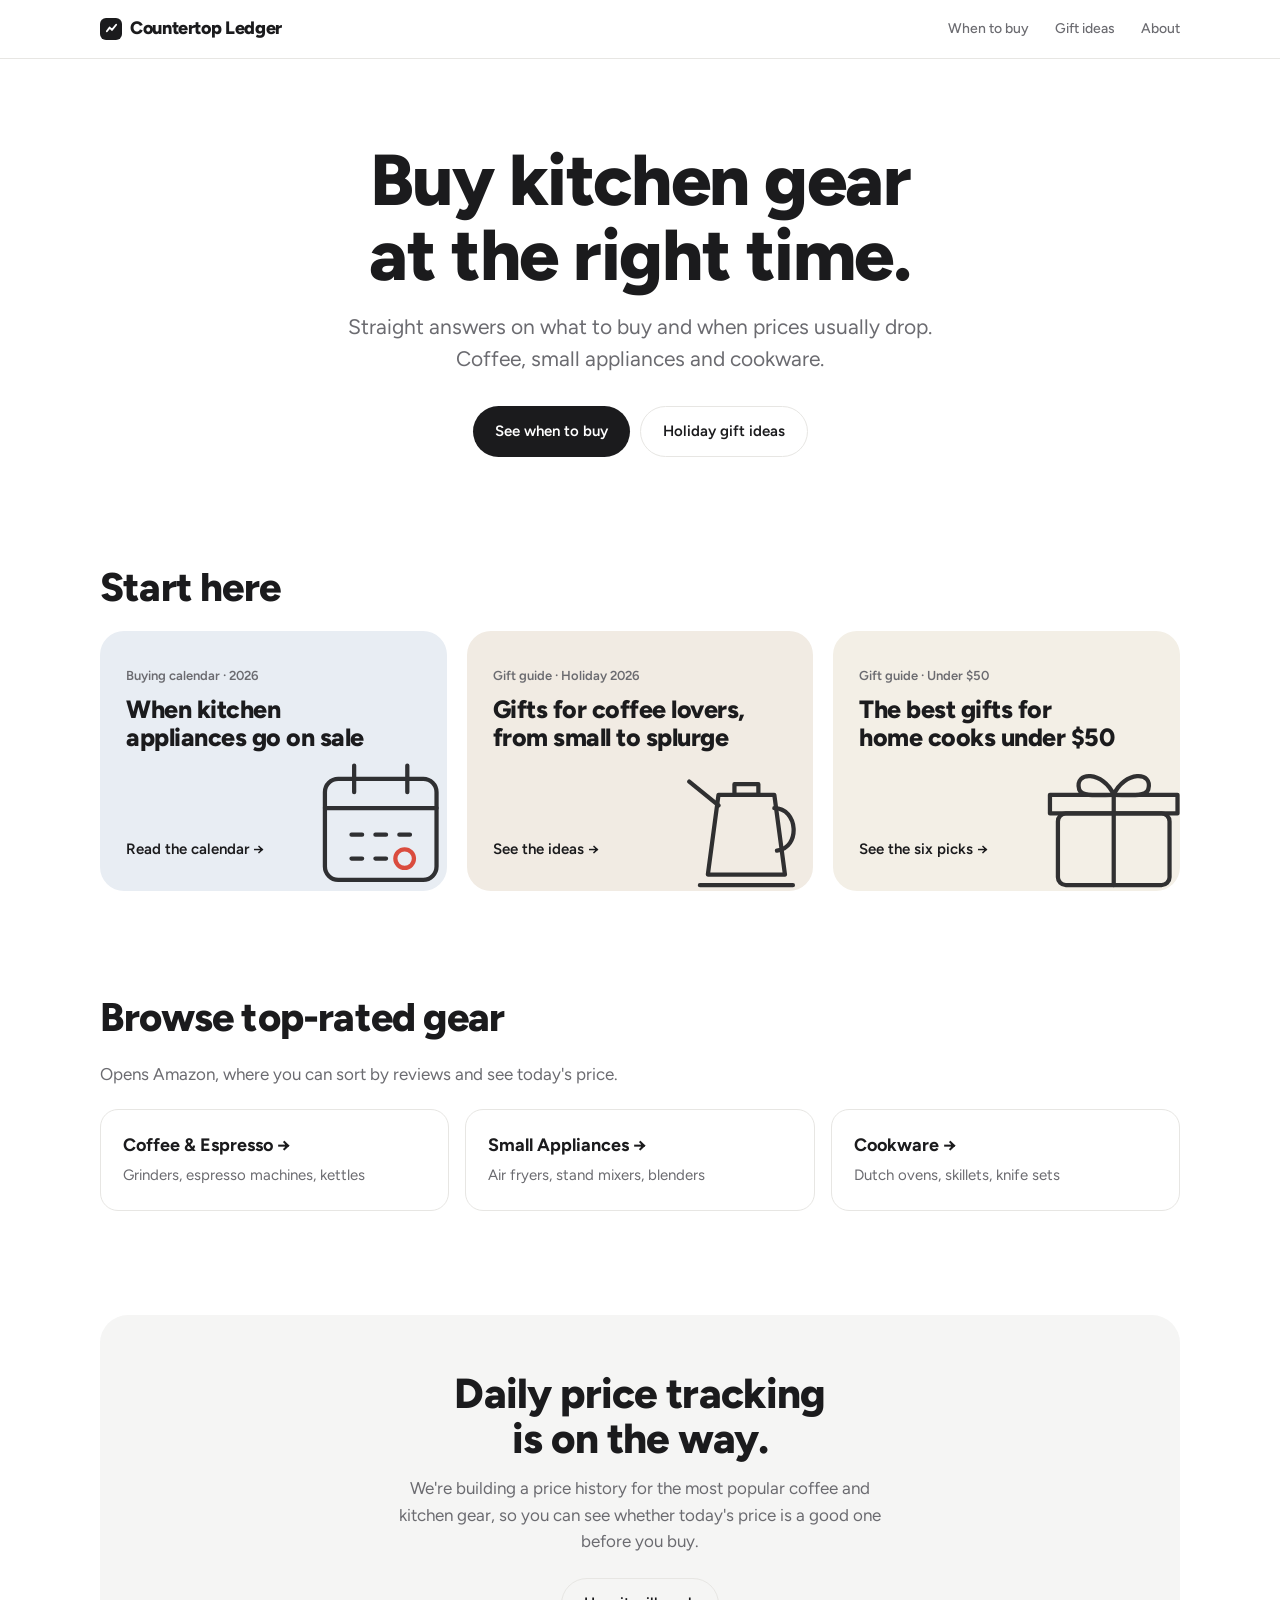
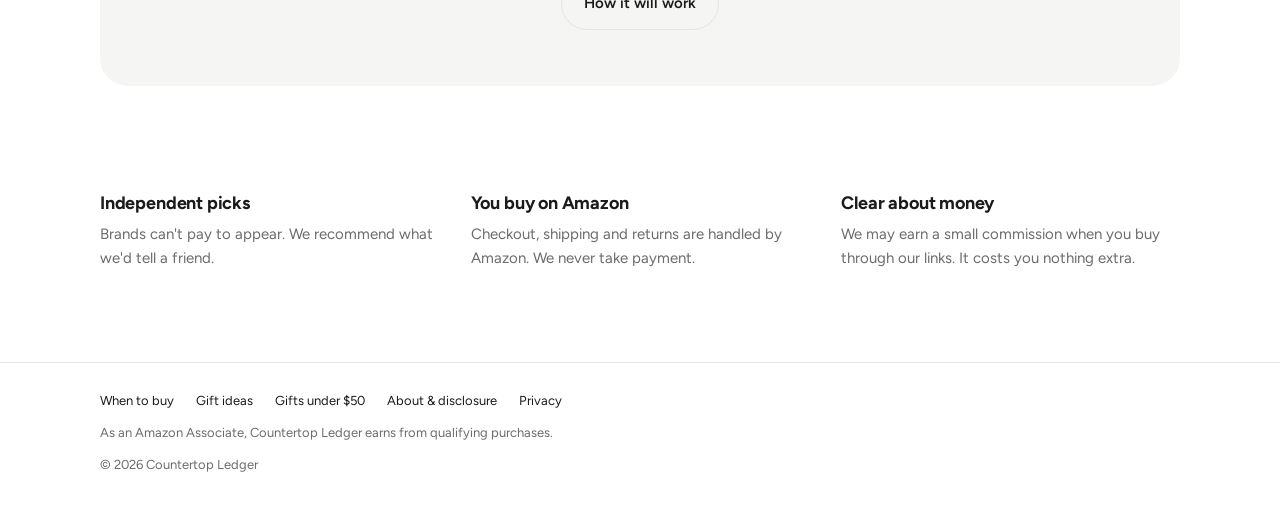
==== index.html @ c1de6905 "Move Countertop Ledger to countertopledger.github.io Co-Authored-By: Claude Opus 5.5 <noreply@anthro" ====
<!doctype html>
<html lang="en">
<head>
<meta charset="utf-8">
<meta name="viewport" content="width=device-width, initial-scale=1, viewport-fit=cover">
<title>Countertop Ledger | Kitchen gear, bought at the right time</title>
<link rel="canonical" href="https://countertopledger.github.io/">
<meta name="description" content="Straight answers on what kitchen gear to buy and when prices usually drop. Coffee, small appliances and cookware.">
<meta property="og:title" content="Countertop Ledger">
<meta property="og:description" content="Kitchen gear, bought at the right time.">
<link rel="preconnect" href="https://fonts.googleapis.com">
<link rel="preconnect" href="https://fonts.gstatic.com" crossorigin>
<link rel="stylesheet" href="https://fonts.googleapis.com/css2?family=Figtree:wght@400;500;600;700;800&display=swap">
<link rel="stylesheet" href="assets/style.css">
<link rel="icon" href="data:image/svg+xml,%3Csvg xmlns='http://www.w3.org/2000/svg' viewBox='0 0 32 32'%3E%3Crect width='32' height='32' rx='8' fill='%231b1b1d'/%3E%3Cpath d='M7 21l6-8 5 5 7-10' fill='none' stroke='white' stroke-width='3' stroke-linecap='round' stroke-linejoin='round'/%3E%3C/svg%3E">
</head>
<body>
<header class="top"><div class="wrap">
  <a class="brand" href="./"><i><svg width="13" height="13" viewBox="0 0 14 14" aria-hidden="true"><path d="M2 10l3-4 2.5 2.5L12 3" fill="none" stroke="#fff" stroke-width="2" stroke-linecap="round" stroke-linejoin="round"/></svg></i>Countertop Ledger</a>
  <nav class="links" aria-label="Main">
    <a href="guides/when-to-buy-kitchen-appliances.html">When to buy</a>
    <a href="guides/gifts-for-coffee-lovers.html" class="hide">Gift ideas</a>
    <a href="about.html">About</a>
  </nav>
</div></header>

<main>
  <section class="hero"><div class="wrap">
    <h1>Buy kitchen gear at the right time.</h1>
    <p>Straight answers on what to buy and when prices usually drop. Coffee, small appliances and cookware.</p>
    <div class="ctas">
      <a class="btn" href="guides/when-to-buy-kitchen-appliances.html">See when to buy</a>
      <a class="btn alt" href="guides/gifts-for-coffee-lovers.html">Holiday gift ideas</a>
    </div>
  </div></section>

  <section class="s"><div class="wrap">
    <div class="sh"><h2>Start here</h2></div>
    <div class="guides">
      <a class="gcard" href="guides/when-to-buy-kitchen-appliances.html" style="background:var(--mist)">
        <div><span class="k">Buying calendar · 2026</span><h3>When kitchen appliances go on sale</h3></div>
        <span class="more">Read the calendar →</span>
        <svg viewBox="0 0 120 120" fill="none" stroke="#1b1b1d" stroke-width="3.2" stroke-linecap="round" stroke-linejoin="round" aria-hidden="true"><rect x="18" y="24" width="84" height="76" rx="10"/><path d="M18 46h84M40 14v20M80 14v20"/><path d="M38 66h8M56 66h8M74 66h8M38 84h8M56 84h8"/><circle cx="78" cy="84" r="7" stroke="#d93a2b"/></svg>
      </a>
      <a class="gcard" href="guides/gifts-for-coffee-lovers.html" style="background:var(--oat)">
        <div><span class="k">Gift guide · Holiday 2026</span><h3>Gifts for coffee lovers, from small to splurge</h3></div>
        <span class="more">See the ideas →</span>
        <svg viewBox="0 0 120 120" fill="none" stroke="#1b1b1d" stroke-width="3.2" stroke-linecap="round" stroke-linejoin="round" aria-hidden="true"><path d="M38 36h42l8 60H30z"/><path d="M80 46c18 0 20 30 2 32M38 44L16 26M50 28h18v8H50zM24 104h70"/></svg>
      </a>
      <a class="gcard" href="guides/gifts-for-home-cooks-under-50.html" style="background:var(--sand)">
        <div><span class="k">Gift guide · Under $50</span><h3>The best gifts for home cooks under $50</h3></div>
        <span class="more">See the six picks →</span>
        <svg viewBox="0 0 120 120" fill="none" stroke="#1b1b1d" stroke-width="3.2" stroke-linecap="round" stroke-linejoin="round" aria-hidden="true"><rect x="18" y="50" width="84" height="54" rx="6"/><path d="M12 36h96v14H12zM60 36v68"/><path d="M60 36c-8-18-30-18-26-4 2 6 16 4 26 4zM60 36c8-18 30-18 26-4-2 6-16 4-26 4z"/></svg>
      </a>
    </div>
  </div></section>

  <section class="s"><div class="wrap">
    <div class="sh"><h2>Browse top-rated gear</h2><p>Opens Amazon, where you can sort by reviews and see today's price.</p></div>
    <div class="cats">
      <a class="cat" href="https://www.amazon.com/s?k=coffee+grinder+espresso+machine+kettle&amp;tag=countertopled-20" rel="sponsored noopener" target="_blank"><b>Coffee &amp; Espresso →</b><span>Grinders, espresso machines, kettles</span></a>
      <a class="cat" href="https://www.amazon.com/s?k=air+fryer+stand+mixer+blender&amp;tag=countertopled-20" rel="sponsored noopener" target="_blank"><b>Small Appliances →</b><span>Air fryers, stand mixers, blenders</span></a>
      <a class="cat" href="https://www.amazon.com/s?k=dutch+oven+stainless+skillet+knife+set&amp;tag=countertopled-20" rel="sponsored noopener" target="_blank"><b>Cookware →</b><span>Dutch ovens, skillets, knife sets</span></a>
    </div>
  </div></section>

  <section class="s"><div class="wrap">
    <div class="band">
      <h2>Daily price tracking is on the way.</h2>
      <p>We're building a price history for the most popular coffee and kitchen gear, so you can see whether today's price is a good one before you buy.</p>
      <a class="btn alt" href="about.html">How it will work</a>
    </div>
  </div></section>

  <section class="s"><div class="wrap">
    <div class="trust">
      <div><h3>Independent picks</h3><p>Brands can't pay to appear. We recommend what we'd tell a friend.</p></div>
      <div><h3>You buy on Amazon</h3><p>Checkout, shipping and returns are handled by Amazon. We never take payment.</p></div>
      <div><h3>Clear about money</h3><p>We may earn a small commission when you buy through our links. It costs you nothing extra.</p></div>
    </div>
  </div></section>
</main>

<footer><div class="wrap">
  <nav aria-label="Footer"><a href="guides/when-to-buy-kitchen-appliances.html">When to buy</a><a href="guides/gifts-for-coffee-lovers.html">Gift ideas</a><a href="guides/gifts-for-home-cooks-under-50.html">Gifts under $50</a><a href="about.html">About &amp; disclosure</a><a href="privacy.html">Privacy</a></nav>
  <span>As an Amazon Associate, Countertop Ledger earns from qualifying purchases.</span>
  <span>© 2026 Countertop Ledger</span>
</div></footer>
<script src="assets/tag.js"></script>
</body>
</html>
---- assets/style.css ----
/* Countertop Ledger — shared styles. White and soft grey, black actions, tomato red reserved for highlights. */
:root {
  --bg: #ffffff;
  --soft: #f5f5f4;
  --ink: #1b1b1d;
  --sub: #6b6b70;
  --line: #e7e6e3;
  --accent: #d93a2b;
  --accent-soft: #fdecea;
  --oat: #f1ebe3;
  --mist: #e8edf3;
  --sand: #f3efe6;
  --f: "Figtree", -apple-system, "Segoe UI", Helvetica, Arial, sans-serif;
}
* { box-sizing: border-box; }
html { -webkit-text-size-adjust: 100%; }
body { margin: 0; background: var(--bg); color: var(--ink); font-family: var(--f); font-size: 17px; line-height: 1.55; -webkit-font-smoothing: antialiased; }
img { max-width: 100%; }
a { color: inherit; }
:focus-visible { outline: 2px solid var(--ink); outline-offset: 3px; border-radius: 6px; }
h1, h2, h3 { margin: 0; letter-spacing: -0.02em; text-wrap: balance; }
.wrap { max-width: 1120px; margin: 0 auto; padding-left: max(20px, env(safe-area-inset-left, 0px)); padding-right: max(20px, env(safe-area-inset-right, 0px)); }
.narrow { max-width: 720px; }

/* header */
header.top { position: sticky; top: 0; z-index: 20; background: rgba(255,255,255,.86); backdrop-filter: saturate(180%) blur(16px); -webkit-backdrop-filter: saturate(180%) blur(16px); border-bottom: 1px solid var(--line); }
header.top .wrap { height: 58px; display: flex; align-items: center; justify-content: space-between; gap: 16px; }
.brand { white-space: nowrap; font-weight: 800; font-size: 18px; letter-spacing: -0.02em; display: flex; align-items: center; gap: 8px; text-decoration: none; }
.brand i { width: 22px; height: 22px; border-radius: 6px; background: var(--ink); display: inline-grid; place-items: center; }
.links { display: flex; gap: 26px; font-size: 14px; font-weight: 500; }
.links a { text-decoration: none; color: var(--sub); white-space: nowrap; }
.links a:hover, .links a[aria-current] { color: var(--ink); }

/* buttons */
.btn { display: inline-flex; align-items: center; justify-content: center; gap: 8px; background: var(--ink); color: #fff; border-radius: 999px; padding: 13px 22px; font-weight: 600; font-size: 15px; text-decoration: none; border: 0; cursor: pointer; }
.btn.alt { background: transparent; color: var(--ink); border: 1px solid var(--line); }
.btn:hover { opacity: .9; }

/* hero */
.hero { text-align: center; padding-block: 84px 56px; }
.hero h1 { font-size: clamp(40px, 6.4vw, 72px); line-height: 1.04; font-weight: 800; max-width: 15ch; margin: 0 auto; }
.hero p { font-size: clamp(18px, 2vw, 21px); color: var(--sub); margin: 18px auto 30px; max-width: 46ch; }
.hero .ctas { display: flex; gap: 10px; justify-content: center; flex-wrap: wrap; }

section.s { padding-block: 52px; }
.sh { display: flex; justify-content: space-between; align-items: baseline; gap: 16px; margin-bottom: 22px; flex-wrap: wrap; }
.sh h2 { font-size: clamp(28px, 3.4vw, 40px); font-weight: 800; line-height: 1.1; }
.sh a { font-size: 15px; font-weight: 600; text-decoration: none; }
.sh p { color: var(--sub); margin: 6px 0 0; flex-basis: 100%; max-width: 60ch; }

/* guide cards */
.guides { display: grid; grid-template-columns: repeat(3, minmax(0, 1fr)); gap: 20px; }
.gcard { border-radius: 24px; padding: 30px 26px; min-height: 260px; display: flex; flex-direction: column; justify-content: space-between; text-decoration: none; position: relative; overflow: hidden; }
.gcard .k { font-size: 13px; font-weight: 600; color: var(--sub); }
.gcard h3 { font-size: 25px; font-weight: 800; line-height: 1.12; margin-top: 8px; max-width: 16ch; }
.gcard .more { font-weight: 600; font-size: 15px; }
.gcard svg { position: absolute; right: -4%; bottom: -6%; width: 46%; opacity: .9; transition: transform .35s cubic-bezier(.2,.7,.2,1); }
.gcard:hover svg { transform: translateY(-6px); }
.gcard.soon { cursor: default; }
.guides.two { grid-template-columns: repeat(2, minmax(0, 1fr)); }

/* categories */
.cats { display: grid; grid-template-columns: repeat(3, minmax(0, 1fr)); gap: 16px; }
.cat { border: 1px solid var(--line); border-radius: 18px; padding: 22px; text-decoration: none; display: grid; gap: 4px; }
.cat b { font-size: 18px; }
.cat span { color: var(--sub); font-size: 15px; }
.cat:hover { border-color: var(--ink); }

/* calendar teaser + tables */
.tablewrap { overflow-x: auto; border: 1px solid var(--line); border-radius: 18px; }
table { width: 100%; border-collapse: collapse; font-size: 15px; min-width: 640px; }
th, td { text-align: left; padding: 14px 18px; border-bottom: 1px solid var(--line); vertical-align: top; }
th { font-size: 13px; color: var(--sub); font-weight: 600; background: var(--soft); }
tr:last-child td { border-bottom: 0; }
.pill { display: inline-block; font-size: 13px; font-weight: 700; padding: 3px 10px; border-radius: 999px; background: var(--accent-soft); color: var(--accent); white-space: nowrap; }

/* notice band */
.band { background: var(--soft); border-radius: 28px; padding: 56px 24px; text-align: center; }
.band h2 { font-size: clamp(28px, 3.6vw, 42px); font-weight: 800; line-height: 1.08; max-width: 20ch; margin: 0 auto; }
.band p { color: var(--sub); margin: 14px auto 24px; max-width: 46ch; }

/* trust */
.trust { display: grid; grid-template-columns: repeat(3, minmax(0, 1fr)); gap: 32px; }
.trust div { display: grid; gap: 6px; }
.trust h3 { font-size: 18px; font-weight: 700; letter-spacing: -0.01em; }
.trust p { margin: 0; color: var(--sub); font-size: 15px; }

/* article */
.article { padding-block: 56px 24px; }
.crumbs { font-size: 14px; color: var(--sub); margin-bottom: 16px; }
.crumbs a { text-decoration: none; }
.article h1 { font-size: clamp(34px, 5vw, 54px); font-weight: 800; line-height: 1.06; }
.article .dek { font-size: 20px; color: var(--sub); margin: 16px 0 10px; }
.meta { font-size: 14px; color: var(--sub); }
.disclose { font-size: 14px; color: var(--sub); background: var(--soft); border-radius: 12px; padding: 12px 16px; margin: 22px 0 6px; }
.prose h2 { font-size: 28px; font-weight: 800; margin: 44px 0 12px; line-height: 1.15; }
.prose h3 { font-size: 20px; font-weight: 700; margin: 28px 0 8px; }
.prose p, .prose li { color: #2c2c30; }
.prose ul { padding-left: 20px; }
.prose li { margin-bottom: 6px; }
.callout { border-left: 3px solid var(--accent); padding: 4px 0 4px 16px; margin: 24px 0; font-size: 18px; }

/* product idea cards in guides */
.ideas { display: grid; gap: 16px; margin: 20px 0; }
.idea { display: grid; grid-template-columns: 120px 1fr; gap: 20px; align-items: center; border: 1px solid var(--line); border-radius: 20px; padding: 16px; }
.idea .pic { aspect-ratio: 1; border-radius: 14px; display: grid; place-items: center; }
.idea .pic svg { width: 58%; }
.idea h3 { margin: 0 0 4px; font-size: 19px; }
.idea p { margin: 0 0 10px; color: var(--sub); font-size: 15px; }
.idea .row { display: flex; gap: 10px; align-items: center; flex-wrap: wrap; }
.idea .range { font-size: 14px; font-weight: 600; }
.idea .btn { padding: 10px 16px; font-size: 14px; }

footer { border-top: 1px solid var(--line); margin-top: 40px; padding-block: 28px 48px; font-size: 13px; color: var(--sub); }
footer .wrap { display: grid; gap: 12px; }
footer nav { display: flex; gap: 22px; flex-wrap: wrap; color: var(--ink); }
footer nav a { text-decoration: none; }

@media (max-width: 900px) { .guides, .guides.two, .cats { grid-template-columns: 1fr; } .gcard { min-height: 200px; } .gcard svg { width: 30%; } }
@media (max-width: 720px) {
  .links .hide { display: none; }
  .links { gap: 16px; font-size: 13px; }
  .brand { font-size: 16px; }
  .hero { padding-block: 56px 40px; }
  .trust { grid-template-columns: 1fr; gap: 20px; }
  .idea { grid-template-columns: 84px 1fr; gap: 14px; }
}
@media (prefers-reduced-motion: reduce) { .gcard svg { transition: none; } }
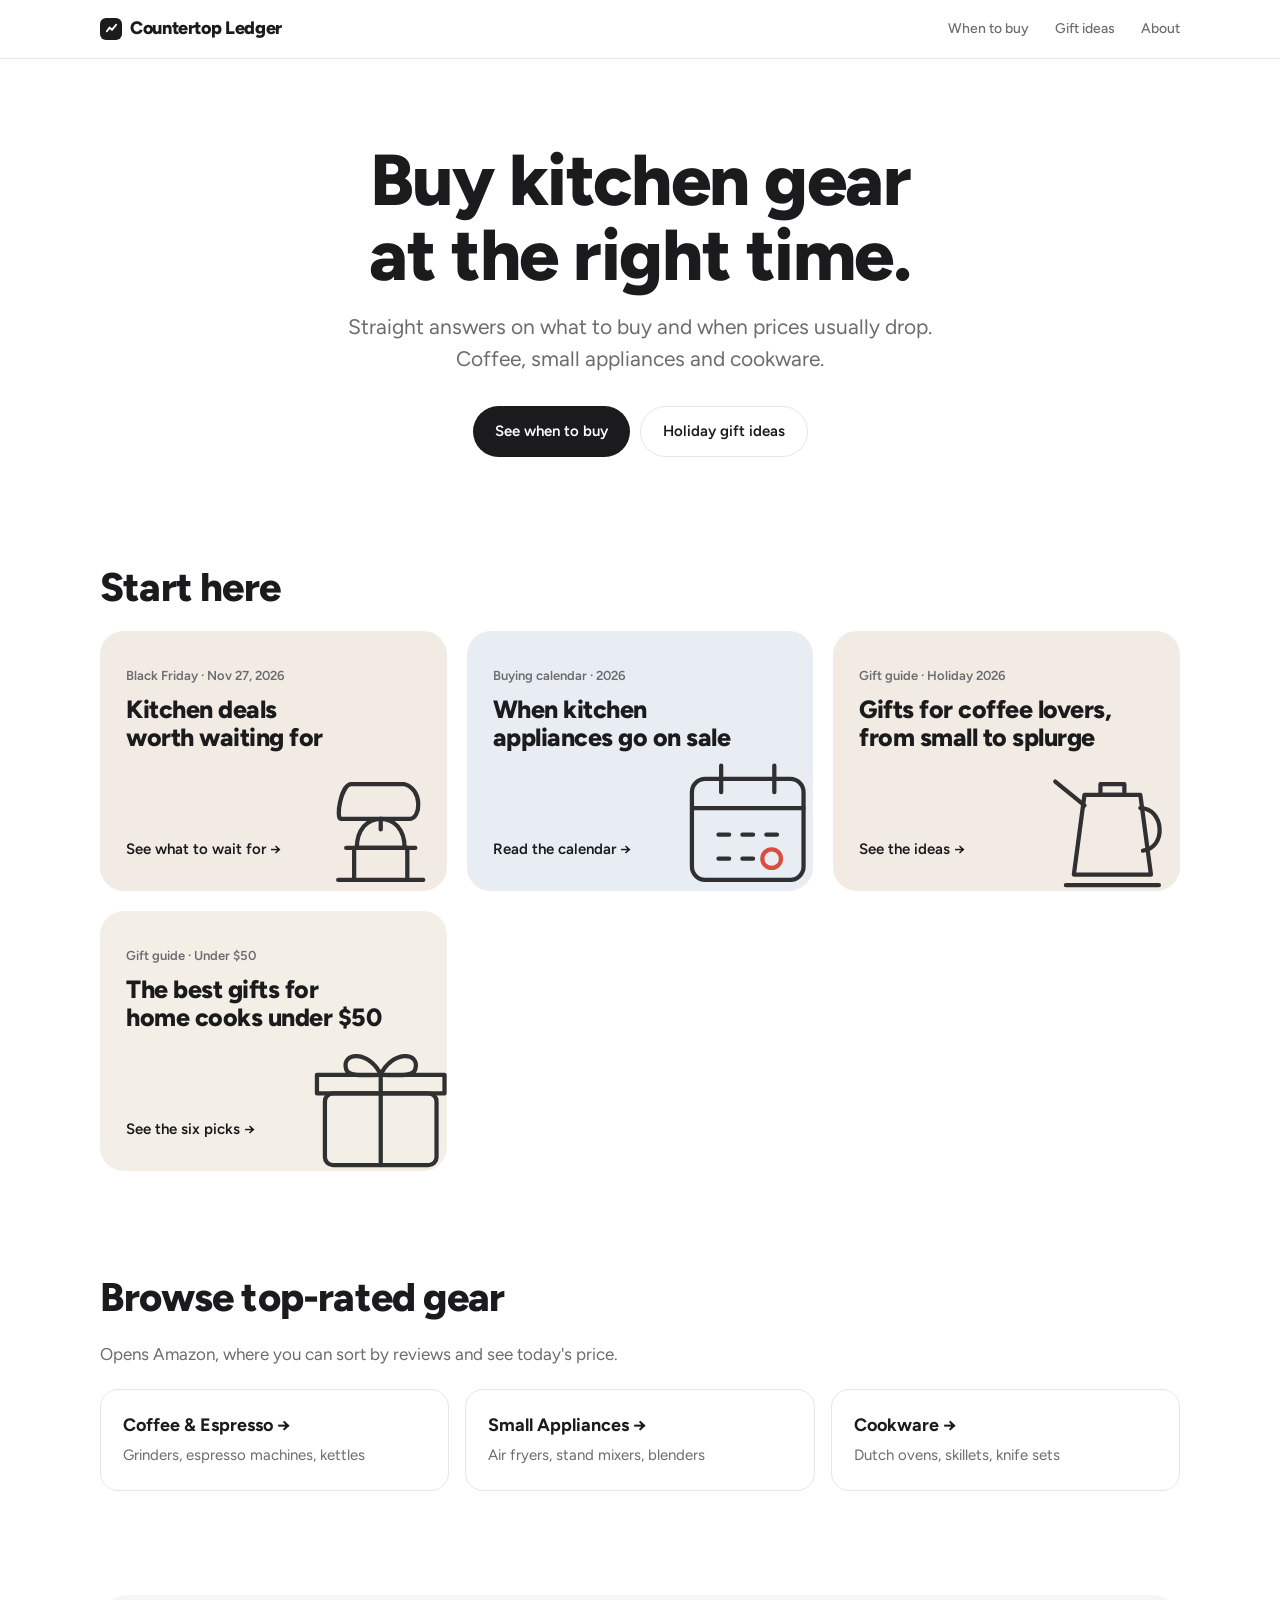
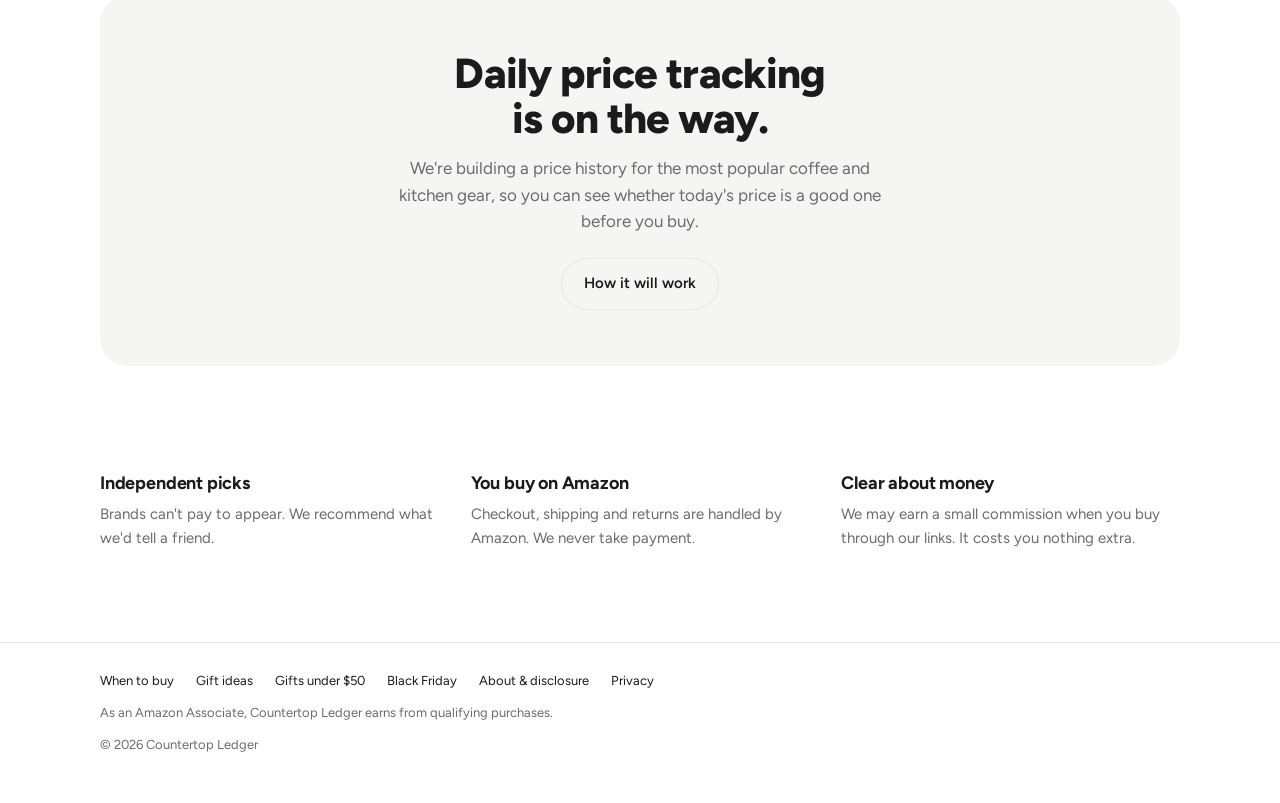
==== commit 7b1eb052: "Add Black Friday 2026 kitchen deals guide Co-Authored-By: Claude Opus 5.5 <noreply@anthropic.com> Cl" ====
--- a/index.html
+++ b/index.html
@@ -4,8 +4,13 @@
 <meta charset="utf-8">
 <meta name="viewport" content="width=device-width, initial-scale=1, viewport-fit=cover">
 <title>Countertop Ledger | Kitchen gear, bought at the right time</title>
+<meta name="p:domain_verify" content="b76fc6cef4128d5ef0ec59df66512564"/>
 <link rel="canonical" href="https://countertopledger.github.io/">
 <meta name="description" content="Straight answers on what kitchen gear to buy and when prices usually drop. Coffee, small appliances and cookware.">
+<meta property="og:image" content="https://countertopledger.github.io/assets/og/home.png">
+<meta property="og:url" content="https://countertopledger.github.io/">
+<meta property="og:type" content="website">
+<meta name="twitter:card" content="summary_large_image">
 <meta property="og:title" content="Countertop Ledger">
 <meta property="og:description" content="Kitchen gear, bought at the right time.">
 <link rel="preconnect" href="https://fonts.googleapis.com">
@@ -37,6 +42,11 @@
   <section class="s"><div class="wrap">
     <div class="sh"><h2>Start here</h2></div>
     <div class="guides">
+      <a class="gcard" href="guides/black-friday-kitchen-deals-worth-waiting-for.html" style="background:var(--oat)">
+        <div><span class="k">Black Friday · Nov 27, 2026</span><h3>Kitchen deals worth waiting for</h3></div>
+        <span class="more">See what to wait for →</span>
+        <svg viewBox="0 0 120 120" fill="none" stroke="#1b1b1d" stroke-width="3.2" stroke-linecap="round" stroke-linejoin="round" aria-hidden="true"><path d="M28 100h64"/><path d="M40 100V76h40v24"/><path d="M34 76h52"/><path d="M42 76c0-14 8-22 18-22s18 8 18 22"/><path d="M30 54h52c8 0 10-22-4-26H38c-8 0-12 26-8 26z"/><path d="M60 54v8"/></svg>
+      </a>
       <a class="gcard" href="guides/when-to-buy-kitchen-appliances.html" style="background:var(--mist)">
         <div><span class="k">Buying calendar · 2026</span><h3>When kitchen appliances go on sale</h3></div>
         <span class="more">Read the calendar →</span>
@@ -82,7 +92,7 @@
 </main>
 
 <footer><div class="wrap">
-  <nav aria-label="Footer"><a href="guides/when-to-buy-kitchen-appliances.html">When to buy</a><a href="guides/gifts-for-coffee-lovers.html">Gift ideas</a><a href="guides/gifts-for-home-cooks-under-50.html">Gifts under $50</a><a href="about.html">About &amp; disclosure</a><a href="privacy.html">Privacy</a></nav>
+  <nav aria-label="Footer"><a href="guides/when-to-buy-kitchen-appliances.html">When to buy</a><a href="guides/gifts-for-coffee-lovers.html">Gift ideas</a><a href="guides/gifts-for-home-cooks-under-50.html">Gifts under $50</a><a href="guides/black-friday-kitchen-deals-worth-waiting-for.html">Black Friday</a><a href="about.html">About &amp; disclosure</a><a href="privacy.html">Privacy</a></nav>
   <span>As an Amazon Associate, Countertop Ledger earns from qualifying purchases.</span>
   <span>© 2026 Countertop Ledger</span>
 </div></footer>
--- a/assets/style.css
+++ b/assets/style.css
@@ -126,3 +126,6 @@
   .idea { grid-template-columns: 84px 1fr; gap: 14px; }
 }
 @media (prefers-reduced-motion: reduce) { .gcard svg { transition: none; } }
+
+/* Trust: say where affiliate links go */
+.idea .row::after { content: "Goes to amazon.com · opens in a new tab"; flex-basis: 100%; font-size: 12.5px; color: var(--sub); }
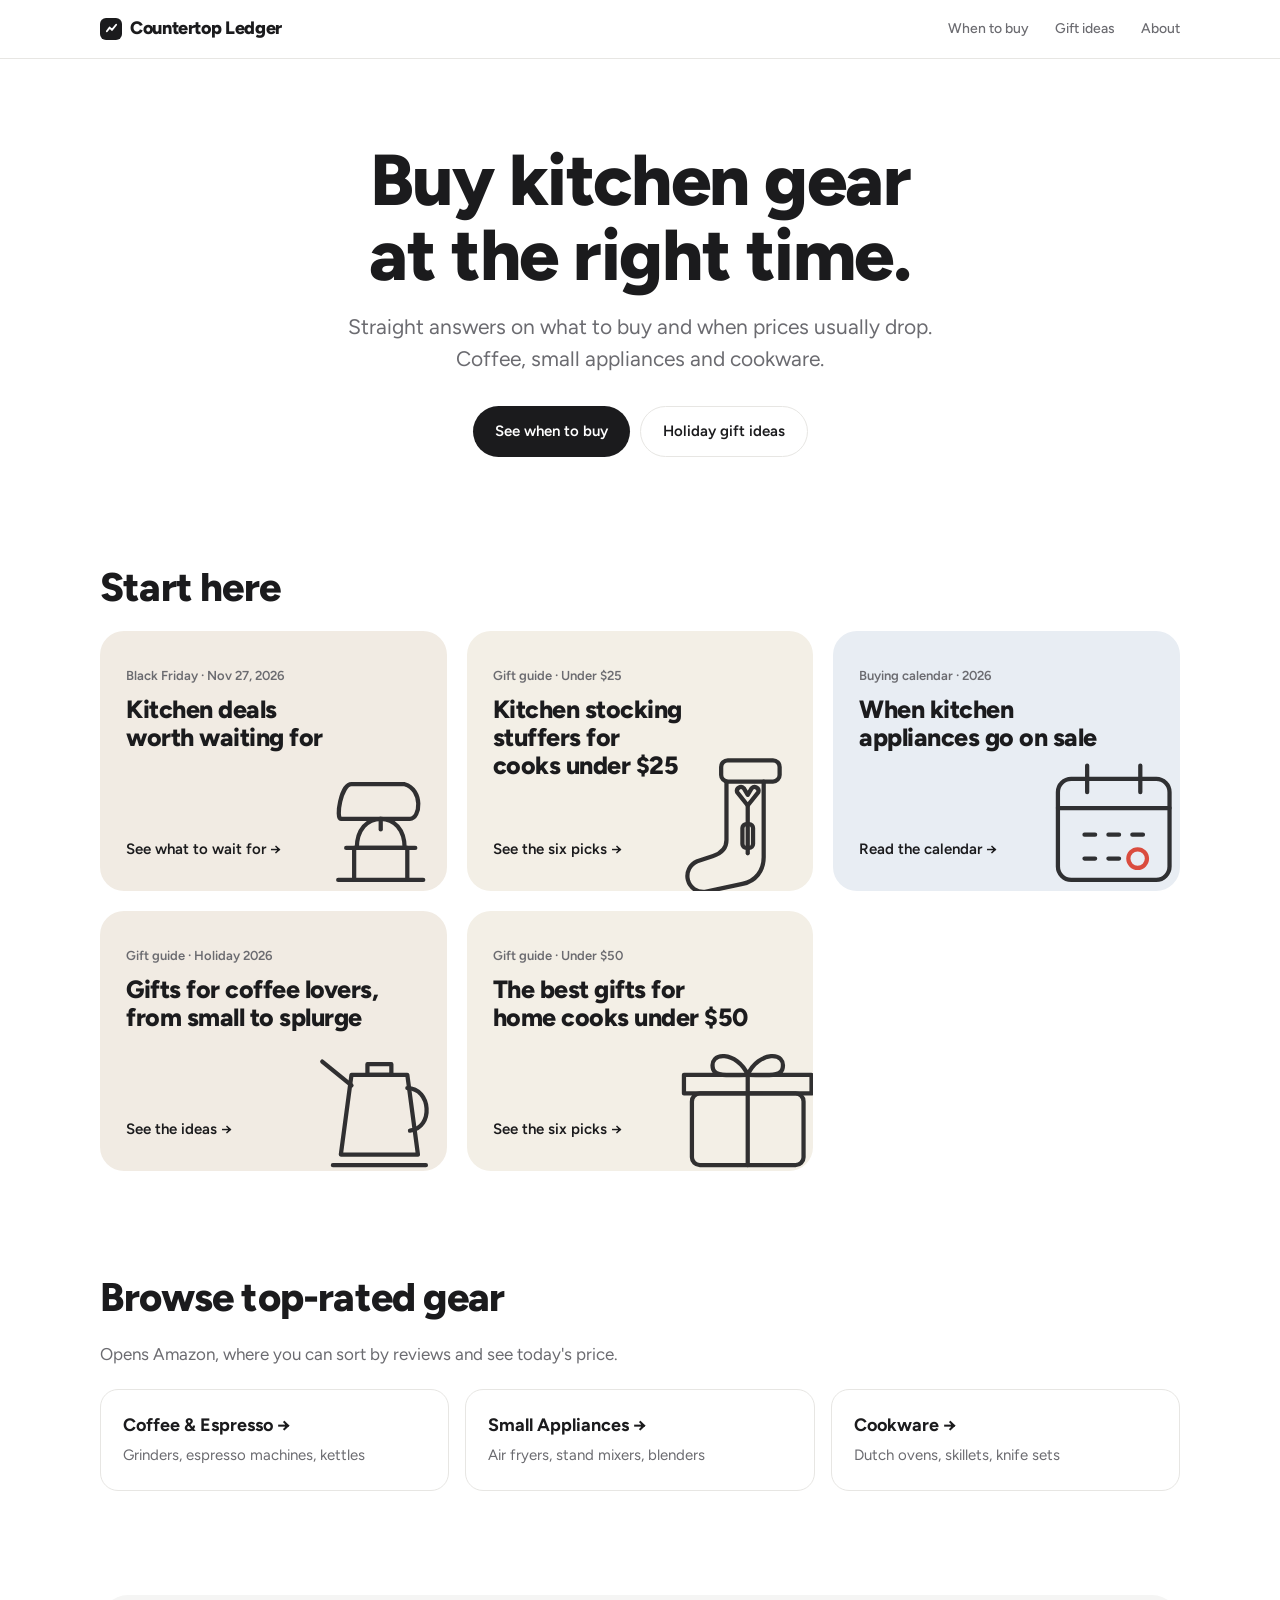
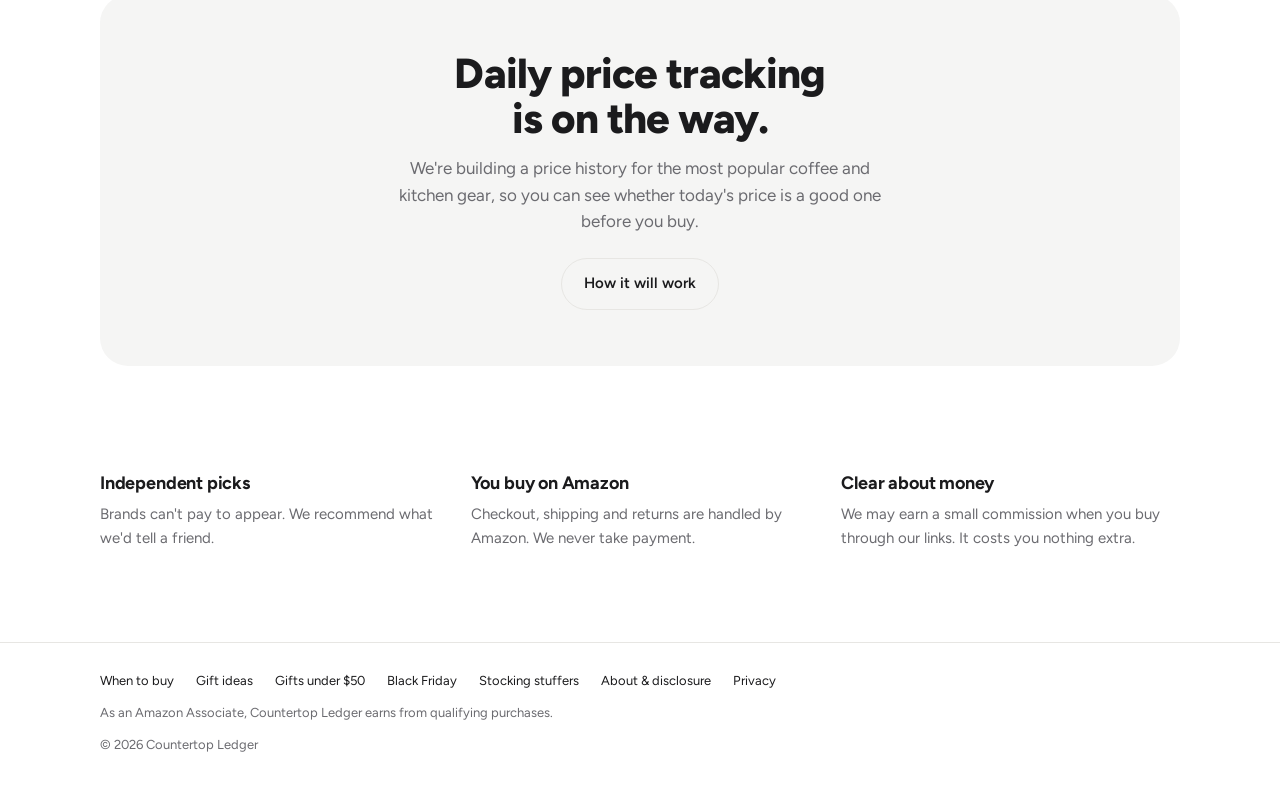
==== commit fb03cebe: "Add files via upload" ====
--- a/index.html
+++ b/index.html
@@ -47,6 +47,11 @@
         <span class="more">See what to wait for →</span>
         <svg viewBox="0 0 120 120" fill="none" stroke="#1b1b1d" stroke-width="3.2" stroke-linecap="round" stroke-linejoin="round" aria-hidden="true"><path d="M28 100h64"/><path d="M40 100V76h40v24"/><path d="M34 76h52"/><path d="M42 76c0-14 8-22 18-22s18 8 18 22"/><path d="M30 54h52c8 0 10-22-4-26H38c-8 0-12 26-8 26z"/><path d="M60 54v8"/></svg>
       </a>
+      <a class="gcard" href="guides/kitchen-stocking-stuffers-for-cooks-under-25.html" style="background:var(--sand)">
+        <div><span class="k">Gift guide · Under $25</span><h3>Kitchen stocking stuffers for cooks under $25</h3></div>
+        <span class="more">See the six picks →</span>
+        <svg viewBox="0 0 120 120" fill="none" stroke="#1b1b1d" stroke-width="3.2" stroke-linecap="round" stroke-linejoin="round" aria-hidden="true"><rect x="40" y="10" width="44" height="16" rx="5"/><path d="M44 26v44c0 6-4 10-10 12l-12 4a12 12 0 006 23l28-6c10-2 16-10 16-20V26"/><path d="M60 44v36"/><path d="M60 44l-8-10a3 3 0 015-3l3 5 3-5a3 3 0 015 3z"/><rect x="56" y="58" width="8" height="18" rx="3"/></svg>
+      </a>
       <a class="gcard" href="guides/when-to-buy-kitchen-appliances.html" style="background:var(--mist)">
         <div><span class="k">Buying calendar · 2026</span><h3>When kitchen appliances go on sale</h3></div>
         <span class="more">Read the calendar →</span>
@@ -92,7 +97,7 @@
 </main>
 
 <footer><div class="wrap">
-  <nav aria-label="Footer"><a href="guides/when-to-buy-kitchen-appliances.html">When to buy</a><a href="guides/gifts-for-coffee-lovers.html">Gift ideas</a><a href="guides/gifts-for-home-cooks-under-50.html">Gifts under $50</a><a href="guides/black-friday-kitchen-deals-worth-waiting-for.html">Black Friday</a><a href="about.html">About &amp; disclosure</a><a href="privacy.html">Privacy</a></nav>
+  <nav aria-label="Footer"><a href="guides/when-to-buy-kitchen-appliances.html">When to buy</a><a href="guides/gifts-for-coffee-lovers.html">Gift ideas</a><a href="guides/gifts-for-home-cooks-under-50.html">Gifts under $50</a><a href="guides/black-friday-kitchen-deals-worth-waiting-for.html">Black Friday</a><a href="guides/kitchen-stocking-stuffers-for-cooks-under-25.html">Stocking stuffers</a><a href="about.html">About &amp; disclosure</a><a href="privacy.html">Privacy</a></nav>
   <span>As an Amazon Associate, Countertop Ledger earns from qualifying purchases.</span>
   <span>© 2026 Countertop Ledger</span>
 </div></footer>
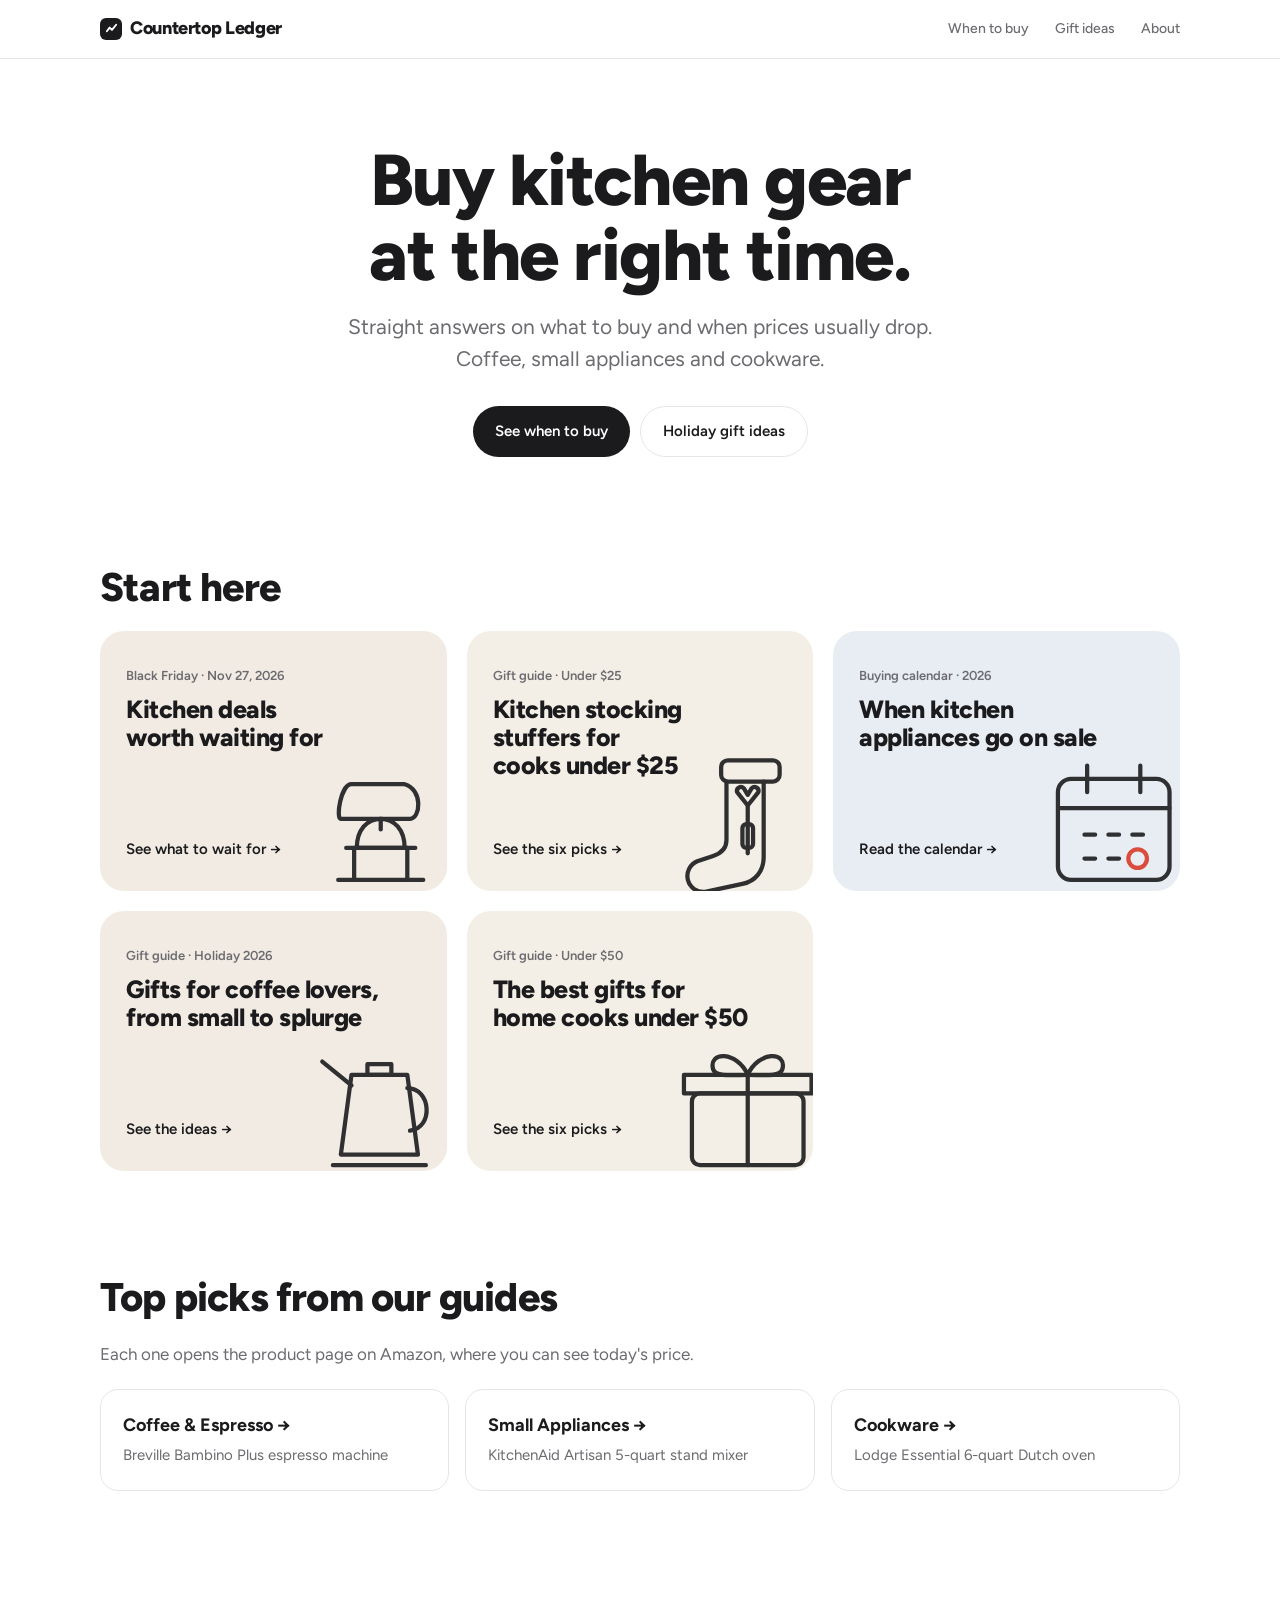
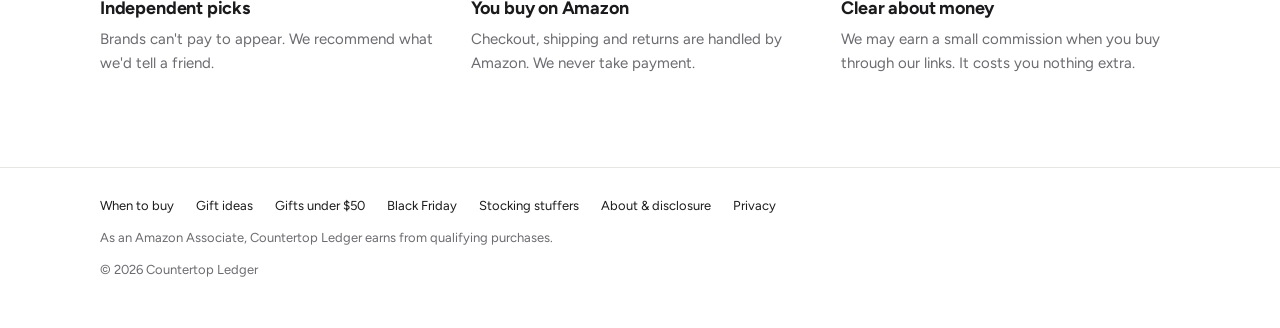
==== commit 9a1696d7: "Revise gear browsing section and remove price tracking info Updated section content and removed prom" ====
--- a/index.html
+++ b/index.html
@@ -71,19 +71,11 @@
   </div></section>
 
   <section class="s"><div class="wrap">
-    <div class="sh"><h2>Browse top-rated gear</h2><p>Opens Amazon, where you can sort by reviews and see today's price.</p></div>
+    <div class="sh"><h2>Top picks from our guides</h2><p>Each one opens the product page on Amazon, where you can see today's price.</p></div>
     <div class="cats">
-      <a class="cat" href="https://www.amazon.com/s?k=coffee+grinder+espresso+machine+kettle&amp;tag=countertopled-20" rel="sponsored noopener" target="_blank"><b>Coffee &amp; Espresso →</b><span>Grinders, espresso machines, kettles</span></a>
-      <a class="cat" href="https://www.amazon.com/s?k=air+fryer+stand+mixer+blender&amp;tag=countertopled-20" rel="sponsored noopener" target="_blank"><b>Small Appliances →</b><span>Air fryers, stand mixers, blenders</span></a>
-      <a class="cat" href="https://www.amazon.com/s?k=dutch+oven+stainless+skillet+knife+set&amp;tag=countertopled-20" rel="sponsored noopener" target="_blank"><b>Cookware →</b><span>Dutch ovens, skillets, knife sets</span></a>
-    </div>
-  </div></section>
-
-  <section class="s"><div class="wrap">
-    <div class="band">
-      <h2>Daily price tracking is on the way.</h2>
-      <p>We're building a price history for the most popular coffee and kitchen gear, so you can see whether today's price is a good one before you buy.</p>
-      <a class="btn alt" href="about.html">How it will work</a>
+      <a class="cat" href="https://www.amazon.com/dp/B07JVD78TT?tag=countertopled-20" rel="sponsored noopener" target="_blank"><b>Coffee &amp; Espresso →</b><span>Breville Bambino Plus espresso machine</span></a>
+      <a class="cat" href="https://www.amazon.com/dp/B00005UP2P?tag=countertopled-20" rel="sponsored noopener" target="_blank"><b>Small Appliances →</b><span>KitchenAid Artisan 5-quart stand mixer</span></a>
+      <a class="cat" href="https://www.amazon.com/dp/B000N501BK?tag=countertopled-20" rel="sponsored noopener" target="_blank"><b>Cookware →</b><span>Lodge Essential 6-quart Dutch oven</span></a>
     </div>
   </div></section>
 
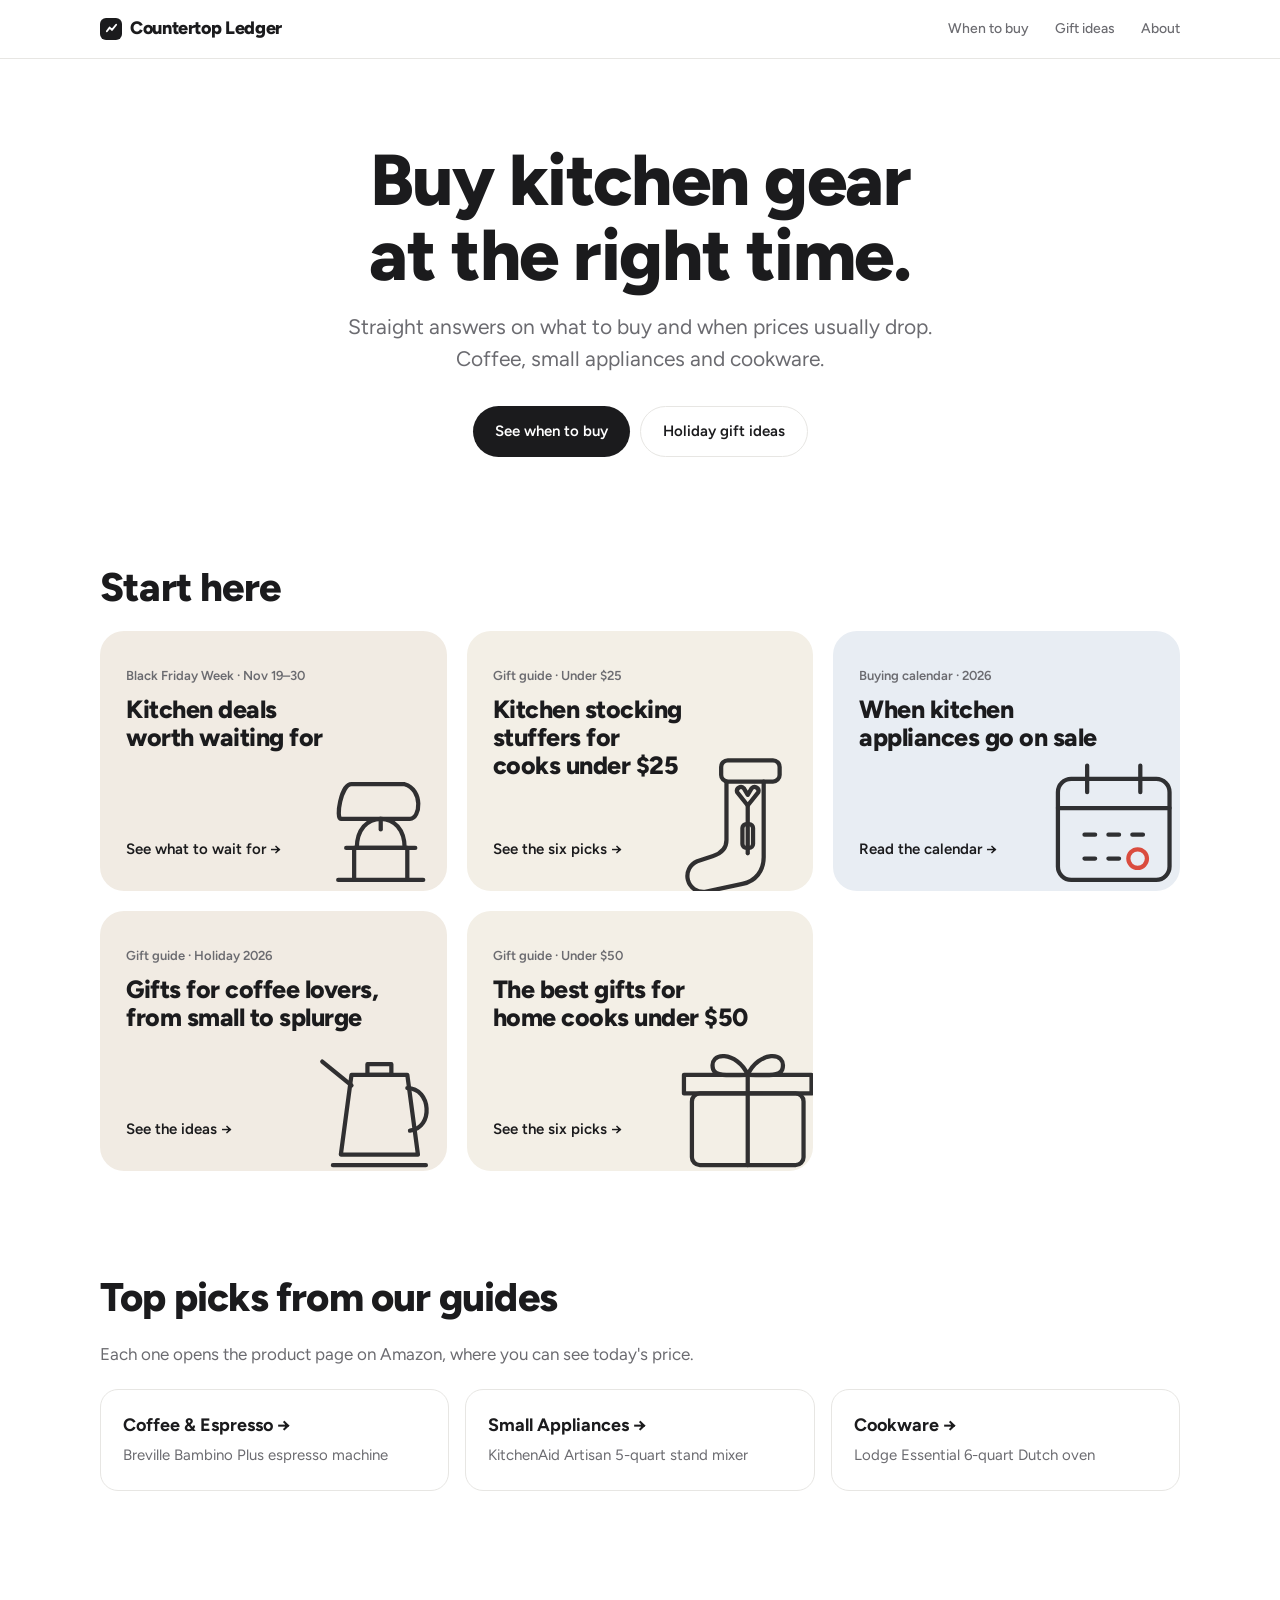
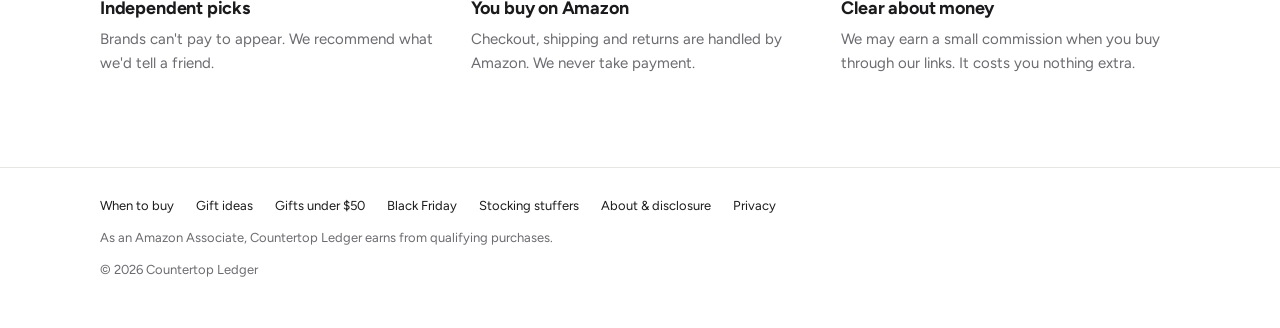
==== commit 8b1c3f98: "Black Friday Week Nov 19-30 on home card" ====
--- a/index.html
+++ b/index.html
@@ -43,7 +43,7 @@
     <div class="sh"><h2>Start here</h2></div>
     <div class="guides">
       <a class="gcard" href="guides/black-friday-kitchen-deals-worth-waiting-for.html" style="background:var(--oat)">
-        <div><span class="k">Black Friday · Nov 27, 2026</span><h3>Kitchen deals worth waiting for</h3></div>
+        <div><span class="k">Black Friday Week · Nov 19–30</span><h3>Kitchen deals worth waiting for</h3></div>
         <span class="more">See what to wait for →</span>
         <svg viewBox="0 0 120 120" fill="none" stroke="#1b1b1d" stroke-width="3.2" stroke-linecap="round" stroke-linejoin="round" aria-hidden="true"><path d="M28 100h64"/><path d="M40 100V76h40v24"/><path d="M34 76h52"/><path d="M42 76c0-14 8-22 18-22s18 8 18 22"/><path d="M30 54h52c8 0 10-22-4-26H38c-8 0-12 26-8 26z"/><path d="M60 54v8"/></svg>
       </a>
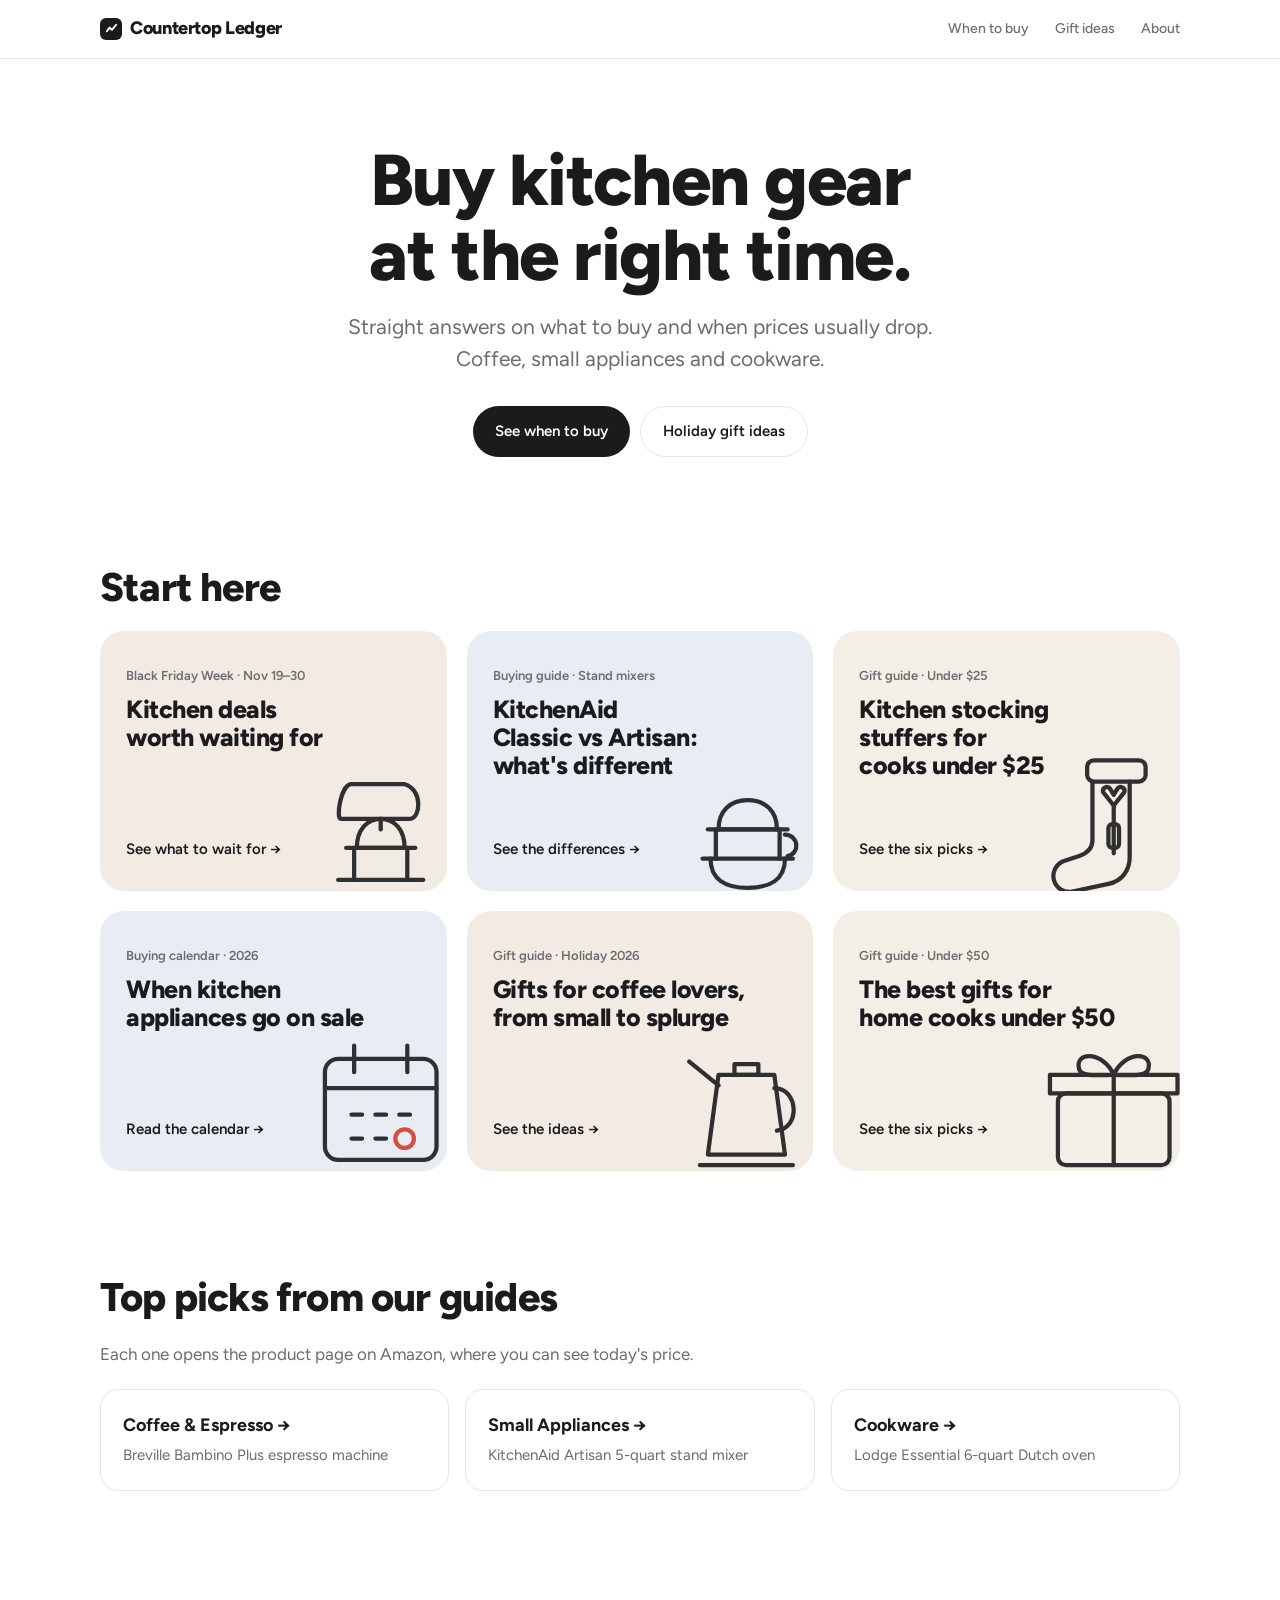
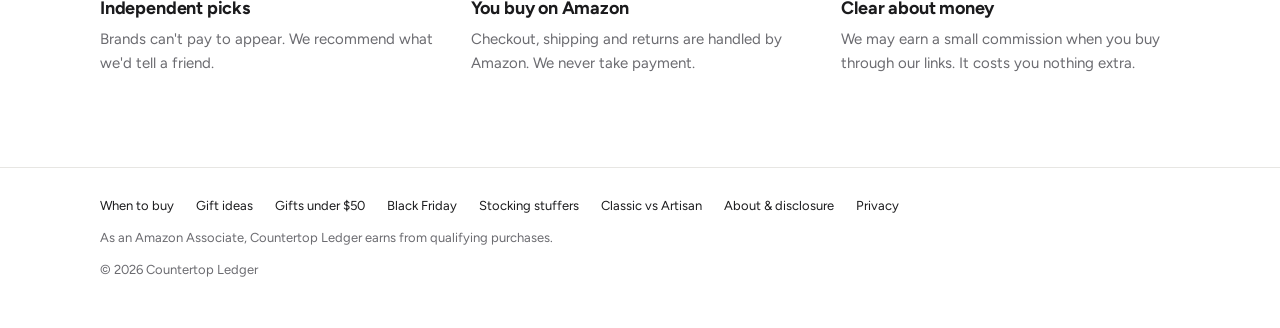
==== commit ac3e24f2: "Home: card and footer link for Classic vs Artisan" ====
--- a/index.html
+++ b/index.html
@@ -47,6 +47,11 @@
         <span class="more">See what to wait for →</span>
         <svg viewBox="0 0 120 120" fill="none" stroke="#1b1b1d" stroke-width="3.2" stroke-linecap="round" stroke-linejoin="round" aria-hidden="true"><path d="M28 100h64"/><path d="M40 100V76h40v24"/><path d="M34 76h52"/><path d="M42 76c0-14 8-22 18-22s18 8 18 22"/><path d="M30 54h52c8 0 10-22-4-26H38c-8 0-12 26-8 26z"/><path d="M60 54v8"/></svg>
       </a>
+      <a class="gcard" href="guides/kitchenaid-classic-vs-artisan.html" style="background:var(--mist)">
+        <div><span class="k">Buying guide · Stand mixers</span><h3>KitchenAid Classic vs Artisan: what's different</h3></div>
+        <span class="more">See the differences →</span>
+        <svg viewBox="0 0 120 120" fill="none" stroke="#1b1b1d" stroke-width="3.2" stroke-linecap="round" stroke-linejoin="round" aria-hidden="true"><path d="M26 84h68"/><path d="M32 84c0 16 12 22 28 22s28-6 28-22"/><path d="M36 84V62h48v22"/><path d="M30 62h60"/><path d="M38 62c0-14 9-22 22-22s22 8 22 22"/><path d="M88 66c10 0 12 14 2 16"/></svg>
+      </a>
       <a class="gcard" href="guides/kitchen-stocking-stuffers-for-cooks-under-25.html" style="background:var(--sand)">
         <div><span class="k">Gift guide · Under $25</span><h3>Kitchen stocking stuffers for cooks under $25</h3></div>
         <span class="more">See the six picks →</span>
@@ -89,7 +94,7 @@
 </main>
 
 <footer><div class="wrap">
-  <nav aria-label="Footer"><a href="guides/when-to-buy-kitchen-appliances.html">When to buy</a><a href="guides/gifts-for-coffee-lovers.html">Gift ideas</a><a href="guides/gifts-for-home-cooks-under-50.html">Gifts under $50</a><a href="guides/black-friday-kitchen-deals-worth-waiting-for.html">Black Friday</a><a href="guides/kitchen-stocking-stuffers-for-cooks-under-25.html">Stocking stuffers</a><a href="about.html">About &amp; disclosure</a><a href="privacy.html">Privacy</a></nav>
+  <nav aria-label="Footer"><a href="guides/when-to-buy-kitchen-appliances.html">When to buy</a><a href="guides/gifts-for-coffee-lovers.html">Gift ideas</a><a href="guides/gifts-for-home-cooks-under-50.html">Gifts under $50</a><a href="guides/black-friday-kitchen-deals-worth-waiting-for.html">Black Friday</a><a href="guides/kitchen-stocking-stuffers-for-cooks-under-25.html">Stocking stuffers</a><a href="guides/kitchenaid-classic-vs-artisan.html">Classic vs Artisan</a><a href="about.html">About &amp; disclosure</a><a href="privacy.html">Privacy</a></nav>
   <span>As an Amazon Associate, Countertop Ledger earns from qualifying purchases.</span>
   <span>© 2026 Countertop Ledger</span>
 </div></footer>
